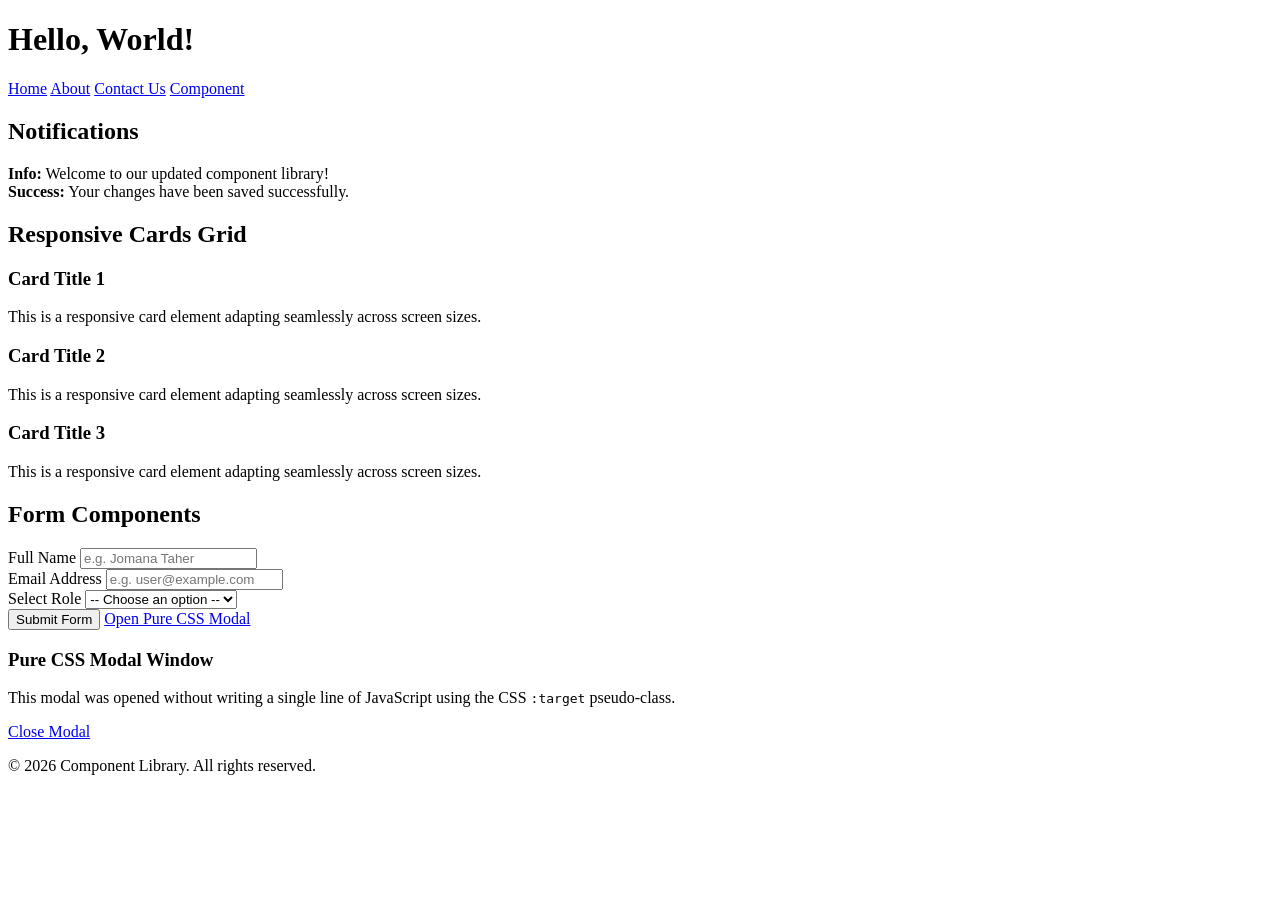
==== index.html @ e24b9fd7 "Add files via upload" ====
<!DOCTYPE html>
<html lang="en">
<head>
    <meta charset="UTF-8">
    <meta name="viewport" content="width=device-width, initial-scale=1.0">
    <link rel="stylesheet" href="css/style.css">
    <title>My First Page - Home</title>
</head>
<body>

    <header>
        <h1>Hello, World!</h1>
        <nav>
            <a href="index.html" class="active">Home</a>
            <a href="about.html">About</a>
            <a href="contact.html">Contact Us</a>
            <a href="component.html">Component</a>
        </nav>
    </header>

<main class="container">
        
        <!-- قسم التنبيهات / Alerts -->
        <section aria-labelledby="alert-heading">
            <h2 id="alert-heading" class="section-title">Notifications</h2>
            <div class="alert alert-info" role="status">
                <strong>Info:</strong> Welcome to our updated component library!
            </div>
            <div class="alert alert-success" role="status">
                <strong>Success:</strong> Your changes have been saved successfully.
            </div>
        </section>

        <!-- شبكة العناصر التجاوبية (2 أعمدة للتابلت / 3 أعمدة للكمبيوتر) -->
        <section aria-labelledby="grid-heading">
            <h2 id="grid-heading" class="section-title">Responsive Cards Grid</h2>
            <div class="card-grid">
                <article class="card">
                    <h3>Card Title 1</h3>
                    <p>This is a responsive card element adapting seamlessly across screen sizes.</p>
                </article>
                <article class="card">
                    <h3>Card Title 2</h3>
                    <p>This is a responsive card element adapting seamlessly across screen sizes.</p>
                </article>
                <article class="card">
                    <h3>Card Title 3</h3>
                    <p>This is a responsive card element adapting seamlessly across screen sizes.</p>
                </article>
            </div>
        </section>

        <!-- نموذج الإدخال / Form Elements -->
        <section aria-labelledby="form-heading">
            <h2 id="form-heading" class="section-title">Form Components</h2>
            <form class="custom-form" action="#" method="get">
                
                <div class="form-group">
                    <label for="username">Full Name</label>
                    <input type="text" id="username" name="username" placeholder="e.g. Jomana Taher" required>
                </div>

                <div class="form-group">
                    <label for="user-email">Email Address</label>
                    <input type="email" id="user-email" name="user-email" placeholder="e.g. user@example.com" required>
                </div>

                <div class="form-group">
                    <label for="role">Select Role</label>
                    <select id="role" name="role" required>
                        <option value="">-- Choose an option --</option>
                        <option value="developer">Developer</option>
                        <option value="designer">Designer</option>
                        <option value="manager">Manager</option>
                    </select>
                </div>

                <div class="form-actions">
                    <button type="submit" class="btn btn-primary">Submit Form</button>
                    <!-- زر فتح الـ Modal باستخدام CSS Pure (:target) -->
                    <a href="#demo-modal" class="btn btn-secondary">Open Pure CSS Modal</a>
                </div>
            </form>
        </section>

    </main>

    <!-- Modal Window (Pure CSS without JS) -->
    <div id="demo-modal" class="modal-overlay" role="dialog" aria-labelledby="modal-title" aria-modal="true">
        <div class="modal-content">
            <h3 id="modal-title">Pure CSS Modal Window</h3>
            <p>This modal was opened without writing a single line of JavaScript using the CSS <code>:target</code> pseudo-class.</p>
            <div class="modal-actions">
                <a href="#" class="btn btn-primary">Close Modal</a>
            </div>
        </div>
    </div>

    <footer class="footer">
        <p>&copy; 2026 Component Library. All rights reserved.</p>
    </footer>




    
</body>
</html>
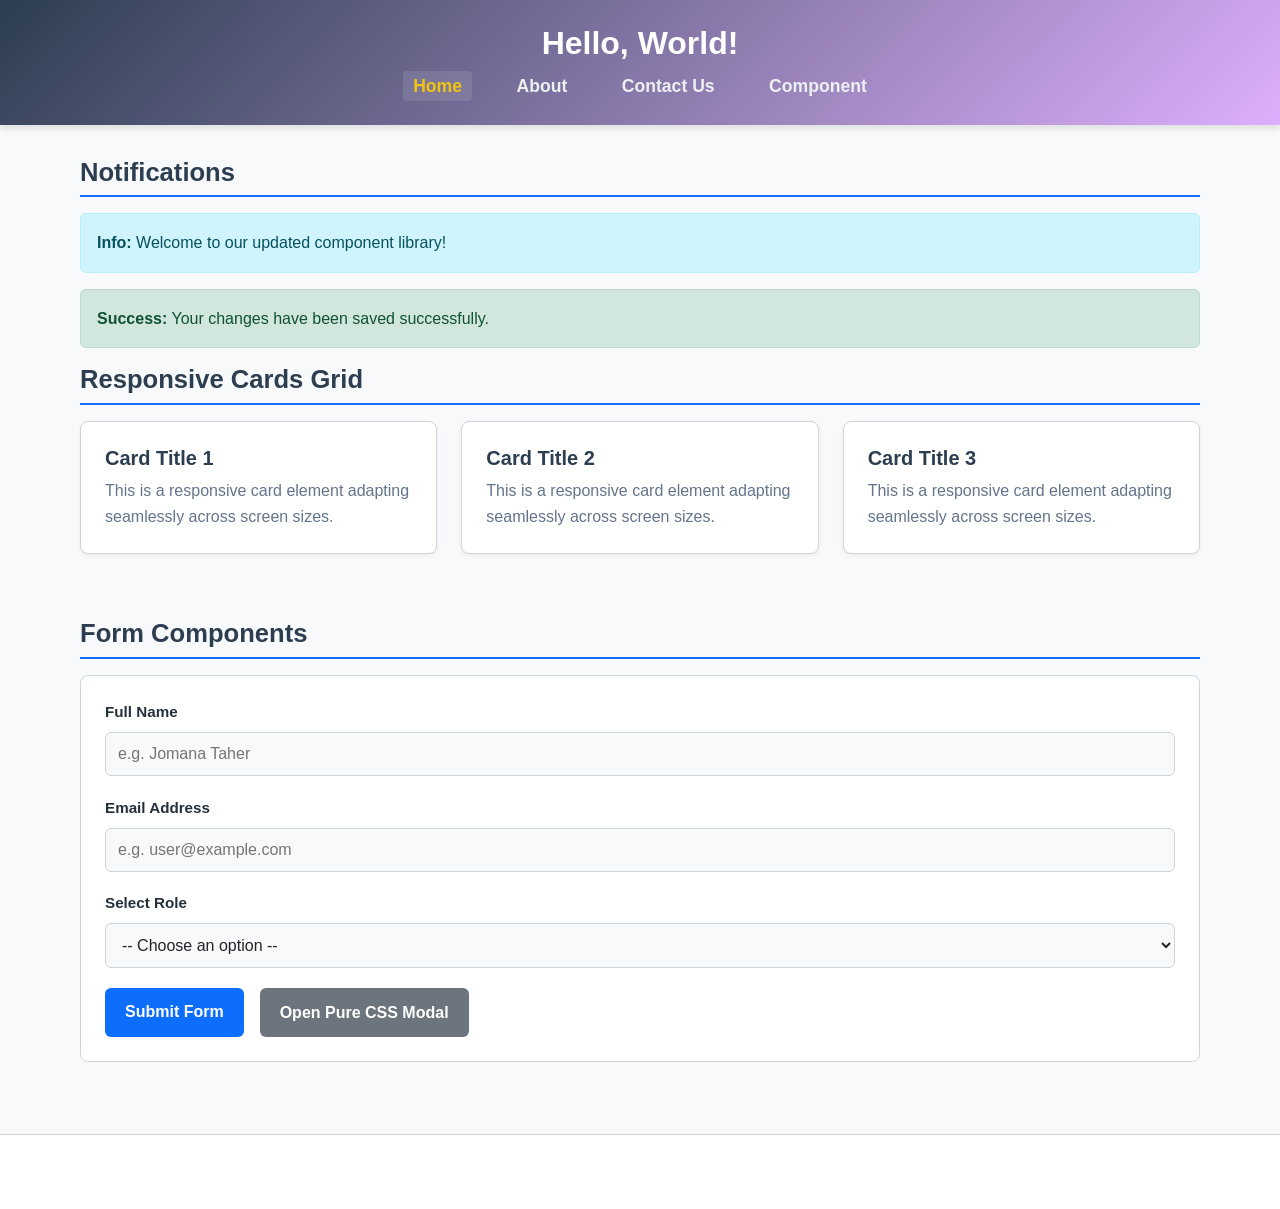
==== commit 3813ae26: "Update index.html" ====
--- a/index.html
+++ b/index.html
@@ -3,7 +3,7 @@
 <head>
     <meta charset="UTF-8">
     <meta name="viewport" content="width=device-width, initial-scale=1.0">
-    <link rel="stylesheet" href="css/style.css">
+    <link rel="stylesheet" href="style.css">
     <title>My First Page - Home</title>
 </head>
 <body>
@@ -105,4 +105,4 @@
 
     
 </body>
-</html>+</html>
--- a/style.css
+++ b/style.css
@@ -0,0 +1,511 @@
+/* --- 1. General Setup --- */
+* {
+    margin: 0;
+    padding: 0;
+    box-sizing: border-box;
+    font-family: 'Segoe UI', Tahoma, Geneva, Verdana, sans-serif;
+}
+
+body {
+    background-color: #797c7b;
+    color: #333;
+    line-height: 1.6;
+    display: flex;
+    flex-direction: column;
+    min-height: 100vh;
+}
+
+/* --- 2. Header & Navigation --- */
+header {
+    background: linear-gradient(135deg, #2c3e50, #ddaffc);
+    color: white;
+    padding: 1.5rem 2rem;
+    text-align: center;
+    box-shadow: 0 4px 6px rgba(0, 0, 0, 0.1);
+}
+
+header h1 {
+    font-size: 2rem;
+    margin-bottom: 0.5rem;
+}
+
+nav {
+    margin-top: 10px;
+}
+
+nav a {
+    color: #ecf0f1;
+    text-decoration: none;
+    margin: 0 15px;
+    font-weight: 600;
+    font-size: 1.1rem;
+    padding: 5px 10px;
+    border-radius: 4px;
+    transition: all 0.3s ease;
+}
+
+nav a:hover,
+nav a.active {
+    color: #f1c40f;
+    background-color: rgba(255, 255, 255, 0.1);
+}
+
+/* --- 3. Main Container --- */
+main {
+    max-width: 900px;
+    width: 90%;
+    margin: 2rem auto;
+    flex: 1;
+}
+
+section h2 {
+    color: #2c3e50;
+    border-bottom: 3px solid #98c3df;
+    padding-bottom: 8px;
+    margin-bottom: 1.5rem;
+    font-size: 1.6rem;
+}
+
+/* --- 4. Articles & Cards --- */
+article {
+    background: white;
+    padding: 1.5rem;
+    border-radius: 8px;
+    margin-bottom: 1.5rem;
+    box-shadow: 0 2px 8px rgba(0, 0, 0, 0.06);
+    border-left: 4px solid #e5b1ba;
+    transition: transform 0.2s ease, box-shadow 0.2s ease;
+}
+
+article:hover {
+    transform: translateY(-3px);
+    box-shadow: 0 4px 12px rgba(0, 0, 0, 0.12);
+}
+
+article h3 {
+    color: #2c3e50;
+    margin-bottom: 0.5rem;
+}
+
+article p {
+    color: #555;
+}
+
+/* --- 5. Table Styling --- */
+table {
+    width: 100%;
+    border-collapse: collapse;
+    margin-top: 1rem;
+    overflow: hidden;
+    border-radius: 6px;
+}
+
+th, td {
+    padding: 12px 15px;
+    text-align: left;
+}
+
+thead tr {
+    background-color: #c8e9bc;
+    color: white;
+    font-weight: bold;
+}
+
+tbody tr {
+    border-bottom: 1px solid #dddddd;
+}
+
+tbody tr:nth-of-type(even) {
+    background-color: #f9f9f9;
+}
+
+tbody tr:last-of-type {
+    border-bottom: 2px solid #6a3763;
+}
+
+/* --- 6. Contact Form Styling --- */
+.contact-form {
+    display: flex;
+    flex-direction: column;
+    gap: 1.2rem;
+    margin-top: 1.5rem;
+}
+
+.form-group {
+    display: flex;
+    flex-direction: column;
+    gap: 0.5rem;
+}
+
+.form-group label {
+    font-weight: 600;
+    color: #25303b;
+    font-size: 0.95rem;
+}
+
+.form-group input,
+.form-group textarea {
+    width: 100%;
+    padding: 12px 15px;
+    border: 1px solid #ccc;
+    border-radius: 6px;
+    font-size: 1rem;
+    font-family: inherit;
+    transition: border-color 0.3s ease, box-shadow 0.3s ease;
+}
+
+.form-group input:focus,
+.form-group textarea:focus {
+    outline: none;
+    border-color: #9e94f8;
+    box-shadow: 0 0 6px rgba(227, 125, 127, 0.4);
+}
+
+.submit-btn {
+    background-color: #bcef9f;
+    color: white;
+    padding: 12px 20px;
+    border: none;
+    border-radius: 6px;
+    font-size: 1rem;
+    font-weight: bold;
+    cursor: pointer;
+    transition: background-color 0.3s ease, transform 0.1s ease;
+}
+
+.submit-btn:hover {
+    background-color: #edf1be;
+}
+
+.submit-btn:active {
+    transform: scale(0.98);
+}
+
+/* --- 7. Footer --- */
+footer {
+    background-color: #2c3e50;
+    color: white;
+    text-align: center;
+    padding: 1rem 0;
+    margin-top: auto;
+}
+
+:root {
+--primary: #2563eb;
+--bg: #9da0a4;
+--text: #1e293b;
+--radius: 8px;
+/* extra variables we will also use */
+--primary-dark: #1d4ed8;
+--surface: #e9cfe7;
+--border: #e2e8f0;
+--muted: #64748b;
+--space: 16px;
+}
+* { box-sizing: border-box; }
+body {
+margin: 0;
+font-family: system-ui, -apple-system, "Segoe UI", sans-serif;
+background: var(--bg);
+color: var(--text);
+line-height: 1.6;
+}
+h1, h2, h3 { line-height: 1.2; margin: 0 0 .5em; }
+In-Lab Practice (Studio): Student Step-by-Step Guide
+
+Page 2 of 14
+
+p { margin: 0 0 1em; }
+a { color: var(--primary); }
+.container { max-width: 1100px; margin: 0 auto; padding: 0 var(--space); }
+
+/* ---------- Card ---------- */
+.card {
+background: var(--surface);
+border: 1px solid var(--border);
+border-radius: var(--radius);
+padding: 24px;
+box-shadow: 0 1px 3px rgba(15, 23, 42, .08);
+}
+.card h3 { font-size: 1.25rem; }
+.card p { color: var(--muted); }
+.card .btn { margin-top: 4px; }
+/* ---------- Main content = GRID ---------- */
+.grid {
+display: grid;
+grid-template-columns: repeat(3, 1fr); /* 3 equal columns */
+gap: 24px;
+padding-bottom: 48px;
+}
+.grid .wide { grid-column: 1 / -1; } /* from the first line to the last
+= full width */
+/* ---------- Footer ---------- */
+.site-footer {
+border-top: 1px solid var(--border);
+padding: 24px 0;
+color: var(--muted);
+text-align: center;
+}
+
+/* ==========================================
+   1. CSS Variables & Light Mode (Default)
+   ========================================== */
+:root {
+    --bg-color: #f8f9fa;
+    --text-color: #212529;
+    --card-bg: #ffffff;
+    --border-color: #ced4da;
+    --primary-color: #0d6efd;
+    --primary-hover: #0b5ed7;
+    --secondary-color: #6c757d;
+    --secondary-hover: #5c636a;
+    
+    /* Alert Colors (Accessible High Contrast) */
+    --info-bg: #cff4fc;
+    --info-text: #055160;
+    --info-border: #b6effb;
+
+    --success-bg: #d1e7dd;
+    --success-text: #0f5132;
+    --success-border: #badbcc;
+}
+
+/* ==========================================
+   2. Dark Mode Support (prefers-color-scheme)
+   ========================================== */
+@media (prefers-color-scheme: dark) {
+    :root {
+        --bg-color: #121212;
+        --text-color: #f8f9fa;
+        --card-bg: #1e1e1e;
+        --border-color: #444444;
+        --primary-color: #3d8bfd;
+        --primary-hover: #0d6efd;
+        --secondary-color: #a7acb1;
+        --secondary-hover: #6c757d;
+
+        --info-bg: #032830;
+        --info-text: #6edff6;
+        --info-border: #055160;
+
+        --success-bg: #052c1e;
+        --success-text: #75b798;
+        --success-border: #0f5132;
+    }
+}
+
+/* Base Styles */
+* {
+    box-sizing: border-box;
+    margin: 0;
+    padding: 0;
+}
+
+body {
+    background-color: var(--bg-color);
+    color: var(--text-color);
+    font-family: system-ui, -apple-system, BlinkMacSystemFont, 'Segoe UI', Roboto, sans-serif;
+    line-height: 1.6;
+    display: flex;
+    flex-direction: column;
+    min-height: 100vh;
+}
+
+.header, .footer {
+    background-color: var(--card-bg);
+    border-bottom: 1px solid var(--border-color);
+    text-align: center;
+    padding: 1.5rem;
+}
+
+.footer {
+    border-bottom: none;
+    border-top: 1px solid var(--border-color);
+    margin-top: auto;
+}
+
+.container {
+    max-width: 1200px;
+    width: 90%;
+    margin: 2rem auto;
+}
+
+.section-title {
+    margin-bottom: 1rem;
+    border-bottom: 2px solid var(--primary-color);
+    padding-bottom: 0.5rem;
+}
+
+/* ==========================================
+   3. Responsive Breakpoints (Grid Layout)
+   ========================================== */
+.card-grid {
+    display: grid;
+    grid-template-columns: 1fr; /* 1 column on Mobile */
+    gap: 1.5rem;
+    margin-bottom: 2.5rem;
+}
+
+/* Tablet Screens (>= 768px): 2 Columns */
+@media (min-width: 768px) {
+    .card-grid {
+        grid-template-columns: repeat(2, 1fr);
+    }
+}
+
+/* Desktop Screens (>= 1024px): 3 Columns */
+@media (min-width: 1024px) {
+    .card-grid {
+        grid-template-columns: repeat(3, 1fr);
+    }
+}
+
+.card {
+    background-color: var(--card-bg);
+    border: 1px solid var(--border-color);
+    border-radius: 8px;
+    padding: 1.5rem;
+    box-shadow: 0 2px 5px rgba(0,0,0,0.05);
+}
+
+/* ==========================================
+   4. Form Elements & Buttons
+   ========================================== */
+.custom-form {
+    background-color: var(--card-bg);
+    padding: 1.5rem;
+    border-radius: 8px;
+    border: 1px solid var(--border-color);
+    margin-bottom: 2.5rem;
+}
+
+.form-group {
+    display: flex;
+    flex-direction: column;
+    gap: 0.5rem;
+    margin-bottom: 1.2rem;
+}
+
+.form-group label {
+    font-weight: 600;
+}
+
+.form-group input,
+.form-group select {
+    padding: 0.75rem;
+    background-color: var(--bg-color);
+    color: var(--text-color);
+    border: 1px solid var(--border-color);
+    border-radius: 6px;
+    font-size: 1rem;
+}
+
+.form-group input:focus,
+.form-group select:focus {
+    outline: 3px solid var(--primary-color);
+    outline-offset: 1px;
+}
+
+.form-actions {
+    display: flex;
+    gap: 1rem;
+    flex-wrap: wrap;
+}
+
+.btn {
+    display: inline-block;
+    padding: 0.75rem 1.25rem;
+    font-size: 1rem;
+    font-weight: 600;
+    text-decoration: none;
+    text-align: center;
+    border-radius: 6px;
+    border: none;
+    cursor: pointer;
+    transition: background-color 0.2s ease;
+}
+
+.btn-primary {
+    background-color: var(--primary-color);
+    color: #ffffff;
+}
+
+.btn-primary:hover {
+    background-color: var(--primary-hover);
+}
+
+.btn-secondary {
+    background-color: var(--secondary-color);
+    color: #ffffff;
+}
+
+.btn-secondary:hover {
+    background-color: var(--secondary-hover);
+}
+
+/* ==========================================
+   5. Alert / Notification Component
+   ========================================== */
+.alert {
+    padding: 1rem;
+    border-radius: 6px;
+    border: 1px solid transparent;
+    margin-bottom: 1rem;
+}
+
+.alert-info {
+    background-color: var(--info-bg);
+    color: var(--info-text);
+    border-color: var(--info-border);
+}
+
+.alert-success {
+    background-color: var(--success-bg);
+    color: var(--success-text);
+    border-color: var(--success-border);
+}
+
+/* ==========================================
+   6. Pure CSS Modal Window (:target)
+   ========================================== */
+.modal-overlay {
+    position: fixed;
+    top: 0;
+    left: 0;
+    width: 100%;
+    height: 100%;
+    background-color: rgba(0, 0, 0, 0.6);
+    display: flex;
+    justify-content: center;
+    align-items: center;
+    
+    /* مخفي افتراضياً */
+    opacity: 0;
+    pointer-events: none;
+    transition: opacity 0.3s ease;
+}
+
+/* إظهار الـ Modal عند الضغط على الرابط المصاحب للـ ID */
+.modal-overlay:target {
+    opacity: 1;
+    pointer-events: auto;
+}
+
+.modal-content {
+    background-color: var(--card-bg);
+    padding: 2rem;
+    border-radius: 8px;
+    max-width: 500px;
+    width: 90%;
+    box-shadow: 0 5px 15px rgba(200, 148, 236, 0.407);
+    border: 1px solid var(--border-color);
+}
+
+.modal-content h3 {
+    margin-bottom: 1rem;
+}
+
+.modal-actions {
+    margin-top: 1.5rem;
+    text-align: right;
+}
